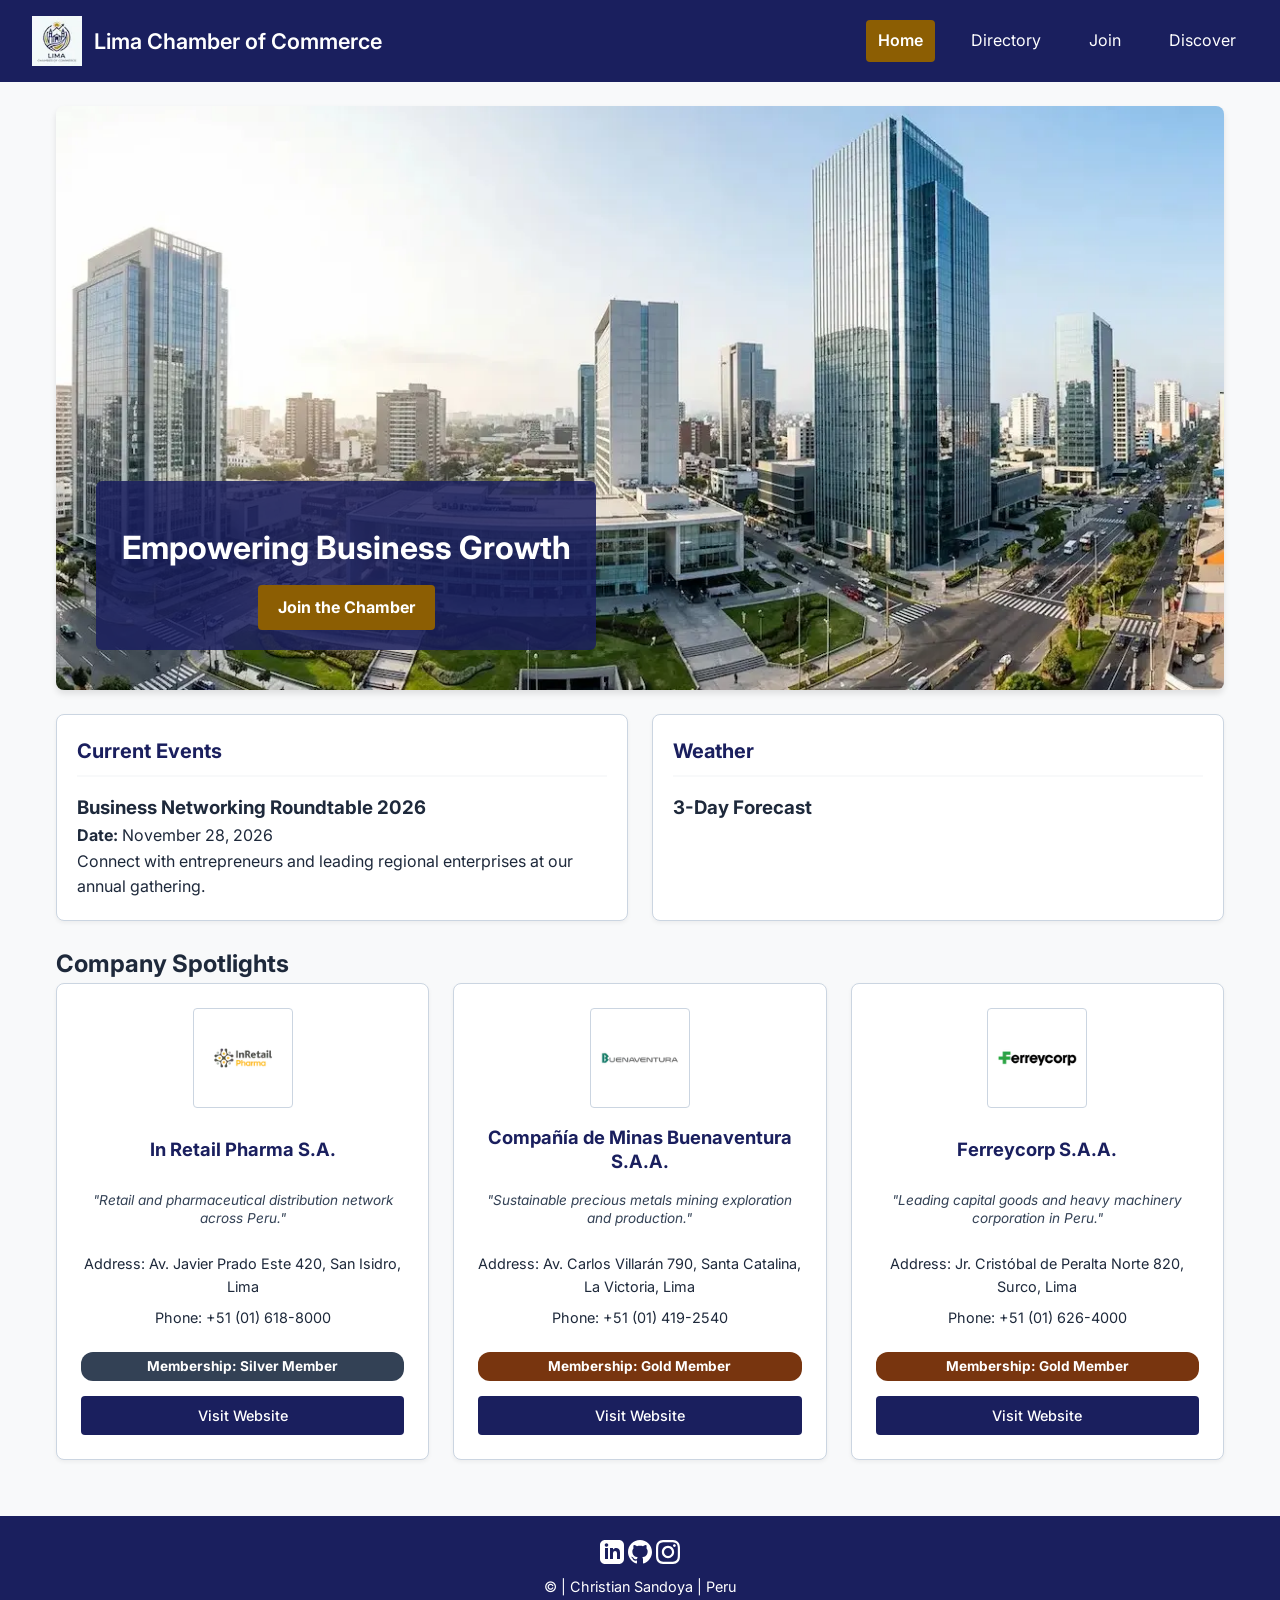
==== chamber/index.html @ fda4a43c "W03 Assignment: Chamber Home Page" ====
<!DOCTYPE html>
<html lang="en">
<head>
    <meta charset="UTF-8">
    <meta name="viewport" content="width=device-width, initial-scale=1.0">
    <title>Directory | Lima Chamber of Commerce</title>
    <meta name="description" content="Official directory of businesses associated with the Lima Chamber of Commerce. Connecting businesses and fostering enterprise development.">
    <meta name="author" content="Christian Sandoya">

    <!-- Scripts -->
    <script src="scripts/weather.js" defer></script>
    <script src="scripts/spotlights.js" defer></script>
    <script src="scripts/main.js" defer></script>

    <!-- Meta tags for social media-->
    <meta property="og:title" content="Directory | Lima Chamber of Commerce">
    <meta property="og:type" content="website">
    <meta property="og:description" content="Official directory of businesses associated with the Lima Chamber of Commerce. Connecting businesses and fostering enterprise development.">
    <meta property="og:image" content="https://christiansandoya.github.io/wdd231/chamber/images/hero.png">
    <meta property="og:url" content="https://christiansandoya.github.io/wdd231/chamber/directory.html">

    <!--Google Fonts-->
    <link rel="preconnect" href="https://fonts.googleapis.com">
    <link rel="preconnect" href="https://fonts.gstatic.com" crossorigin>
    <link rel="preload" href="https://fonts.googleapis.com/css2?family=Inter:wght@400;500;600;700&display=swap" as="style" onload="this.onload=null;this.rel='stylesheet'">
    <noscript>
        <link href="https://fonts.googleapis.com/css2?family=Inter:wght@400;500;600;700&display=swap" rel="stylesheet">
    </noscript>

    <!--CSS-->
    <link rel="stylesheet" href="styles/normalize.css">
    <link rel="stylesheet" href="styles/small.css">
    <link rel="stylesheet" href="styles/larger.css" media="(min-width:768px)">

    <!--Favicon-->
    <link rel="icon" href="images/favicon.ico">
</head>
<body>
    <header>
        <div class="header-container">
            <img src="images/logo.webp" alt="Lima Chamber of Commerce Logo" class="logo">
            <span class="site-title">Lima Chamber of Commerce</span>
        </div>
        <button id="menu-button" aria-label="Navigation Menu"></button>
        <nav id="navigation">
            <ul>
                <li><a href="index.html" class="active">Home</a></li>
                <li><a href="directory.html">Directory</a></li>
                <li><a href="#">Join</a></li>
                <li><a href="#">Discover</a></li>
            </ul>
        </nav>
    </header>
    <main>
    <!-- Hero Image and Call to Action -->
        <section class="hero">
            <picture>
                <source srcset="images/hero-large.webp" media="(min-width: 768px)">
                <img src="images/hero-small.webp" alt="Panoramic view of business district in Lima" width="1200" height="600">
            </picture>
            <div class="hero-overlay">
                <h1>Empowering Business Growth</h1>
                <a href="join.html" class="cta-button">Join the Chamber</a>
            </div>
        </section>

        <!-- Container for responsive layout (Events and Weather) -->
        <div class="home-grid">
            <!-- Current Events -->
            <section class="events card">
                <h2>Current Events</h2>
                <article class="event-item">
                    <h3>Business Networking Roundtable 2026</h3>
                    <p><strong>Date:</strong> November 28, 2026</p>
                    <p>Connect with entrepreneurs and leading regional enterprises at our annual gathering.</p>
                </article>
            </section>

            <!-- Weather Section (to be populated with JS) -->
            <section class="weather card">
                <h2>Weather</h2>
                <div id="current-weather">

                </div>
                <div id="forecast-weather">
                    <h3>3-Day Forecast</h3>
                    <!-- JS will inject the 3-day forecast -->
                </div>
            </section>
        </div>

        <!-- Company Spotlights (to be populated with JS from members.json) -->
        <section class="spotlights">
            <h2>Company Spotlights</h2>
            <div id="spotlight-container" class="spotlight-grid">
            <!-- JS will inject 3 Gold/Silver member cards -->
            </div>
        </section>
    </main>
    <footer>
         <div class="social-links">
            <a href="https://www.linkedin.com/in/christian-flavio-sandoya-suarez-4857b5280" target="_blank" rel="noopener" aria-label="LinkedIn">
                <svg xmlns="http://www.w3.org/2000/svg" width="24" height="24" viewBox="0 0 24 24"><path d="M19 0h-14c-2.761 0-5 2.239-5 5v14c0 2.761 2.239 5 5 5h14c2.762 0 5-2.239 5-5v-14c0-2.761-2.238-5-5-5zm-11 19h-3v-11h3v11zm-1.5-12.268c-.966 0-1.75-.79-1.75-1.764s.784-1.764 1.75-1.764 1.75.79 1.75 1.764-.783 1.764-1.75 1.764zm13.5 12.268h-3v-5.604c0-3.368-4-3.113-4 0v5.604h-3v-11h3v1.765c1.396-2.586 7-2.777 7 2.476v6.759z"/></svg>
            </a>
            <a href="https://github.com/christiansandoya" target="_blank" rel="noopener " aria-label="GitHub">
                <svg xmlns="http://www.w3.org/2000/svg" width="24" height="24" viewBox="0 0 24 24"><path d="M12 0c-6.626 0-12 5.373-12 12 0 5.302 3.438 9.8 8.207 11.387.599.111.793-.261.793-.577v-2.234c-3.338.726-4.033-1.416-4.033-1.416-.546-1.387-1.333-1.756-1.333-1.756-1.089-.745.083-.729.083-.729 1.205.084 1.839 1.237 1.839 1.237 1.07 1.834 2.807 1.304 3.492.997.107-.775.418-1.305.762-1.604-2.665-.305-5.467-1.334-5.467-5.931 0-1.311.469-2.381 1.236-3.221-.124-.303-.535-1.524.117-3.176 0 0 1.008-.322 3.301 1.23.957-.266 1.983-.399 3.003-.404 1.02.005 2.047.138 3.006.404 2.291-1.552 3.297-1.23 3.297-1.23.653 1.653.242 2.874.118 3.176.77.84 1.235 1.911 1.235 3.221 0 4.609-2.807 5.624-5.479 5.921.43.372.823 1.102.823 2.222v3.293c0 .319.192.694.801.576 4.765-1.589 8.199-6.086 8.199-11.386 0-6.627-5.373-12-12-12z"/></svg>
            </a>
            <a href="https://www.instagram.com/chrisandoya" target="_blank" rel="noopener" aria-label="Instagram">
                <svg xmlns="http://www.w3.org/2000/svg" width="24" height="24" viewBox="0 0 24 24"><path d="M12 2.163c3.204 0 3.584.012 4.85.07 3.252.148 4.771 1.691 4.919 4.919.058 1.265.069 1.645.069 4.849 0 3.205-.012 3.584-.069 4.849-.149 3.225-1.664 4.771-4.919 4.919-1.266.058-1.644.07-4.85.07-3.204 0-3.584-.012-4.849-.07-3.26-.149-4.771-1.699-4.919-4.92-.058-1.265-.07-1.644-.07-4.849 0-3.204.013-3.583.07-4.849.149-3.227 1.664-4.771 4.919-4.919 1.266-.057 1.645-.069 4.849-.069zm0-2.163c-3.259 0-3.667.014-4.947.072-4.358.2-6.78 2.618-6.98 6.98-.059 1.281-.073 1.689-.073 4.948 0 3.259.014 3.668.072 4.948.2 4.358 2.618 6.78 6.98 6.98 1.281.058 1.689.072 4.948.072 3.259 0 3.668-.014 4.948-.072 4.354-.2 6.782-2.618 6.979-6.98.059-1.28.073-1.689.073-4.948 0-3.259-.014-3.667-.072-4.947-.196-4.354-2.617-6.78-6.979-6.98-1.281-.059-1.69-.073-4.949-.073zm0 5.838c-3.403 0-6.162 2.759-6.162 6.162s2.759 6.163 6.162 6.163 6.162-2.759 6.162-6.163c0-3.403-2.759-6.162-6.162-6.162zm0 10.162c-2.209 0-4-1.79-4-4 0-2.209 1.791-4 4-4s4 1.791 4 4c0 2.21-1.791 4-4 4zm6.406-11.845c-.796 0-1.441.645-1.441 1.44s.645 1.44 1.441 1.44c.795 0 1.439-.645 1.439-1.44s-.644-1.44-1.439-1.44z"/></svg>
            </a>
        </div>
        <p>©<span id="currentyear"></span> | Christian Sandoya | Peru</p>
        <p class="last-modified"><span id="lastModified"></span></p>
    </footer>
</body>
</html>
---- chamber/styles/small.css ----
:root {
    --primary-blue: rgb(26, 31, 94);
    --accent-gold: #8c5e03;
    --secondary-dark: #1e293b;
    --white: #ffffff;
    --light-bg: #f8f9fa;
    --gray-border: #cbd5e1;
    --text-on-light: #000000;
    --text-on-dark: #ffffff;
    --font-family: 'Inter', Arial, sans-serif;
}

* {
    box-sizing: border-box;
    margin: 0;
    padding: 0;
}

body {
    font-family: var(--font-family);
    background-color: var(--light-bg);
    color: var(--secondary-dark);
    line-height: 1.6;
}

header {
    background-color: var(--primary-blue);
    color: var(--white);
    display: flex;
    justify-content: space-between;
    align-items: center;
    padding: 1rem;
    position: relative;
}

.header-container {
    display: flex;
    align-items: center;
    gap: 0.75rem;
}

.logo {
    width: 50px;
    height: auto;
}

.site-title {
    font-size: 1.1rem;
    font-weight: 600;
}

#menu-button {
    background: none;
    border: none;
    color: var(--white);
    font-size: 1.8rem;
    cursor: pointer;
}

#menu-button::before {
    content: "≡";
}

#menu-button.open::before {
    content: "X";
}

nav {
    display: none;
    position: absolute;
    top: 100%;
    left: 0;
    width: 100%;
    background-color: var(--primary-blue);
    box-shadow: 0 4px 6px rgba(0, 0, 0, 0.1);
    z-index: 10;
}

nav.open {
    display: block;
}

#navigation {
    list-style: none;
}

#navigation li a {
    display: block;
    padding: 1rem;
    color: var(--white);
    text-decoration: none;
    text-align: center;
    border-top: 1px solid rgba(255, 255, 255, 0.1);
    transition: background 0.3s;
}

#navigation li a:hover,
#navigation li a.active {
    background-color: var(--accent-gold);
    color: var(--white);
    font-weight: 600;
}

main {
    max-width: 1200px;
    margin: 0 auto;
    padding: 1.5rem 1rem;
}

h1 {
    font-size: 1.8rem;
    margin-bottom: 1rem;
    color: var(--primary-blue);
    text-align: center;
}

.view-toggle {
    display: flex;
    justify-content: center;
    gap: 0.5rem;
    margin-bottom: 1.5rem;
}

.view-toggle button {
    background-color: var(--white);
    color: var(--text-on-light);
    border: 1px solid var(--secondary-dark);
    padding: 0.5rem 1.25rem;
    font-family: var(--font-family);
    font-weight: 700;
    cursor: pointer;
    border-radius: 4px;
    transition: all 0.2s ease;
}

.view-toggle button.active{
    background-color: var(--secondary-dark);
    color: var(--text-on-dark);
    border-color: var(--secondary-dark);
}

.view-toggle button:hover {
    background-color: #e2e8f0;
    color: var(--text-on-light);
}

#members-container {
    min-height: 500px;
}

#members-container.grid {
    display: grid;
    grid-template-columns: 1fr;
    gap: 1.5rem;
}

.member-card {
    background-color: var(--white);
    border: 1px solid var(--gray-border);
    border-radius: 8px;
    padding: 1.5rem;
    text-align: center;
    box-shadow: 0 2px 4px rgba(0, 0, 0, 0.05);
    display: flex;
    flex-direction: column;
    justify-content: space-between;
    height: 100%;
}

.member-card img {
    width: 100px;
    height: 100px;
    object-fit: contain;
    border-radius: 4px;
    background-color: #fff;
    padding: 5px;
    border: 1px solid var(--gray-border);
    margin: 0 auto 1rem auto;
    display: block;
}

.member-info {
    display: flex;
    flex-direction: column;
    flex-grow: 1;
    text-align: center;
    gap: 0.5rem;
}

.member-info h2 {
    font-size: 1.15rem;
    color: var(--primary-blue);
    margin-bottom: 0.25rem;
    min-height: 3.2rem;
    display: flex;
    align-items: center;
    justify-content: center;
    line-height: 1.3;
}

.member-info .tagline {
    font-style: italic;
    font-size: 0.85rem;
    color: #334155;
    margin-bottom: 0.75rem;
    min-height: 2.8rem;
    display: flex;
    align-items: center;
    justify-content: center;
    line-height: 1.3;
}

.member-info .address {
    font-size: 0.9rem;
    margin-top: auto;
}

.member-info .phone {
    font-size: 0.9rem;
    margin-bottom: 0.5rem;
}

.membership {
    font-weight: 700;
    padding: 0.25rem 0.75rem;
    border-radius: 12px;
    font-size: 0.85rem;
    display: inline-block;
    margin: 0.4rem 0;
}

.membership.gold {
    background-color: #78350f;
    color: #ffffff;
}

.membership.silver {
    background-color: #334155;
    color: #ffffff;
}

.membership.member {
    background-color: #064e3b;
    color: #ffffff;
}

.website-link {
    display: inline-block;
    margin-top: auto;
    padding: 0.5rem 1rem;
    background-color: var(--primary-blue);
    color: var(--white);
    text-decoration: none;
    border-radius: 4px;
    font-size: 0.9rem;
    font-weight: 500;
    transition: background 0.2s;
}

.website-link:hover {
    background-color: var(--accent-gold);
    color: #000000;
    font-weight: 600;
    }

#members-container.list {
    display: flex;
    flex-direction: column;
    gap: 0.75rem;
}

#members-container.list .member-card {
    flex-direction: row;
    justify-content: space-between;
    align-items: center;
    text-align: left;
    padding: 1rem;
}

#members-container.list .member-card img {
    display: none; /* Ocultar imágenes en modo lista como exige la rúbrica */
}

#members-container.list .member-info {
    display: flex;
    flex-wrap: wrap;
    align-items: center;
    gap: 1rem;
    width: 100%;
}

#members-container.list .member-info h3 {
    flex: 2;
    margin: 0;
}

#members-container.list .member-info .tagline,
#members-container.list .member-info .address {
    display: none; /* Simplificar para ahorrar espacio en formato lista móvil */
}

#members-container.list .member-info .phone {
    flex: 1;
    margin: 0;
}

#members-container.list .website-link {
    margin: 0;
}

/* --- Hero Section & CTA --- */
.hero {
    position: relative;
    width: 100%;
    margin-bottom: 1.5rem;
    border-radius: 8px;
    overflow: hidden;
    box-shadow: 0 4px 6px rgba(0, 0, 0, 0.1);
}

.hero picture img {
    width: 100%;
    height: auto;
    display: block;
    object-fit: cover;
}

.hero-overlay {
    position: absolute;
    bottom: 20px;
    left: 20px;
    right: 20px;
    background-color: rgba(26, 31, 94, 0.85); /* Fondo semitransparente para legibilidad */
    padding: 1.25rem;
    border-radius: 6px;
    text-align: center;
    color: var(--white);
}

.hero-overlay h1 {
    font-size: 1.4rem;
    color: var(--white);
    margin-bottom: 0.75rem;
}

.cta-button {
    display: inline-block;
    background-color: var(--accent-gold);
    color: var(--white);
    padding: 0.6rem 1.25rem;
    border-radius: 4px;
    text-decoration: none;
    font-weight: 700;
    transition: background 0.2s;
}

.cta-button:hover {
    background-color: #a76d04;
}

/* --- Cards General Styling (Events, Weather, Spotlights) --- */
.card {
    background-color: var(--white);
    border: 1px solid var(--gray-border);
    border-radius: 8px;
    padding: 1.25rem;
    margin-bottom: 1.5rem;
    box-shadow: 0 2px 4px rgba(0, 0, 0, 0.05);
}

.card h2 {
    font-size: 1.25rem;
    color: var(--primary-blue);
    border-bottom: 2px solid var(--light-bg);
    padding-bottom: 0.5rem;
    margin-bottom: 1rem;
}

/* --- Horizontal 3-Day Forecast --- */
.forecast-grid {
    display: flex;
    justify-content: space-around;
    gap: 0.5rem;
    margin-top: 0.75rem;
    text-align: center;
}

.forecast-day {
    background-color: var(--light-bg);
    border: 1px solid var(--gray-border);
    border-radius: 6px;
    padding: 0.5rem;
    flex: 1;
    display: flex;
    flex-direction: column;
    align-items: center;
    justify-content: center;
}

.forecast-day img {
    width: 40px;
    height: 40px;
    margin: 0.2rem 0;
}

/* --- Spotlights Grid Mobile --- */
.spotlight-grid {
    display: flex;
    flex-direction: column;
    gap: 1rem;
}

/* Footer */
footer {
    background-color: var(--primary-blue);
    color: var(--white);
    text-align: center;
    padding: 1.5rem 1rem;
    margin-top: 2rem;
    font-size: 0.9rem;
}

footer a,
footer svg,
footer i {
    color: var(--white);
    fill: var(--white);
    text-decoration: none;
}

footer p {
    margin: 0.3rem 0;
}
---- chamber/styles/larger.css ----
@media (min-width: 768px) {
    header {
        padding: 1rem 2rem;
    }

    .site-title {
        font-size: 1.35rem;
    }

    #menu-button {
        display: none;
    }

    nav {
        display: block;
        position: static;
        width: auto;
        background-color: transparent;
        box-shadow: none;
    }

    #navigation {
        display: flex;
        flex-direction: row;
        gap: 1.5rem;
        list-style: none;
    }

    #navigation ul {
        display: flex;
        flex-direction: row;
        gap: 1.5rem;
        list-style: none;
        margin: 0;
    }

    #navigation li a {
        border-top: none;
        padding: 0.5rem 0.75rem;
        border-radius: 4px;
        text-align: left;
    }

    #members-container.grid {
        grid-template-columns: repeat(auto-fit, minmax(300px, 1fr));
        gap: 2rem;
    }

    .member-card {
        transition: transform 0.2s ease, box-shadow 0.2s ease;
    }

    .member-card:hover {
        transform: translateY(-4px);
        box-shadow: 0 10px 15px -3px rgba(0, 0, 0, 0.1);
    }

    #members-container.list .member-card {
        padding: 1.25rem 1.5rem;
    }

    #members-container.list .member-info {
        display: grid;
        grid-template-columns: 2fr 2fr 1fr 1fr auto;
        align-items: center;
        gap: 1rem;
    }

    #members-container.list .member-info .tagline {
        display: block;
        margin: 0;
        font-size: 0.85rem;
    }

    #members-container.list .member-info .address {
        display: block;
        margin: 0;
        font-size: 0.85rem;
    }

    /* (Mantén tus reglas de navegación existentes aquí) */

    /* Home Page Grid Layout para Eventos y Clima */
    .home-grid {
        display: grid;
        grid-template-columns: 1fr 1fr;
        gap: 1.5rem;
        margin-bottom: 1.5rem;
    }

    .home-grid .card {
        margin-bottom: 0;
    }

    /* Hero adjustments for desktop */
    .hero-overlay {
        max-width: 500px;
        bottom: 40px;
        left: 40px;
        text-align: center;
    }

    .hero-overlay h1 {
        font-size: 2rem;
    }

    /* Spotlights multi-column layout */
    .spotlight-grid {
        display: grid;
        grid-template-columns: repeat(auto-fit, minmax(300px, 1fr));
        gap: 1.5rem;
    }
}
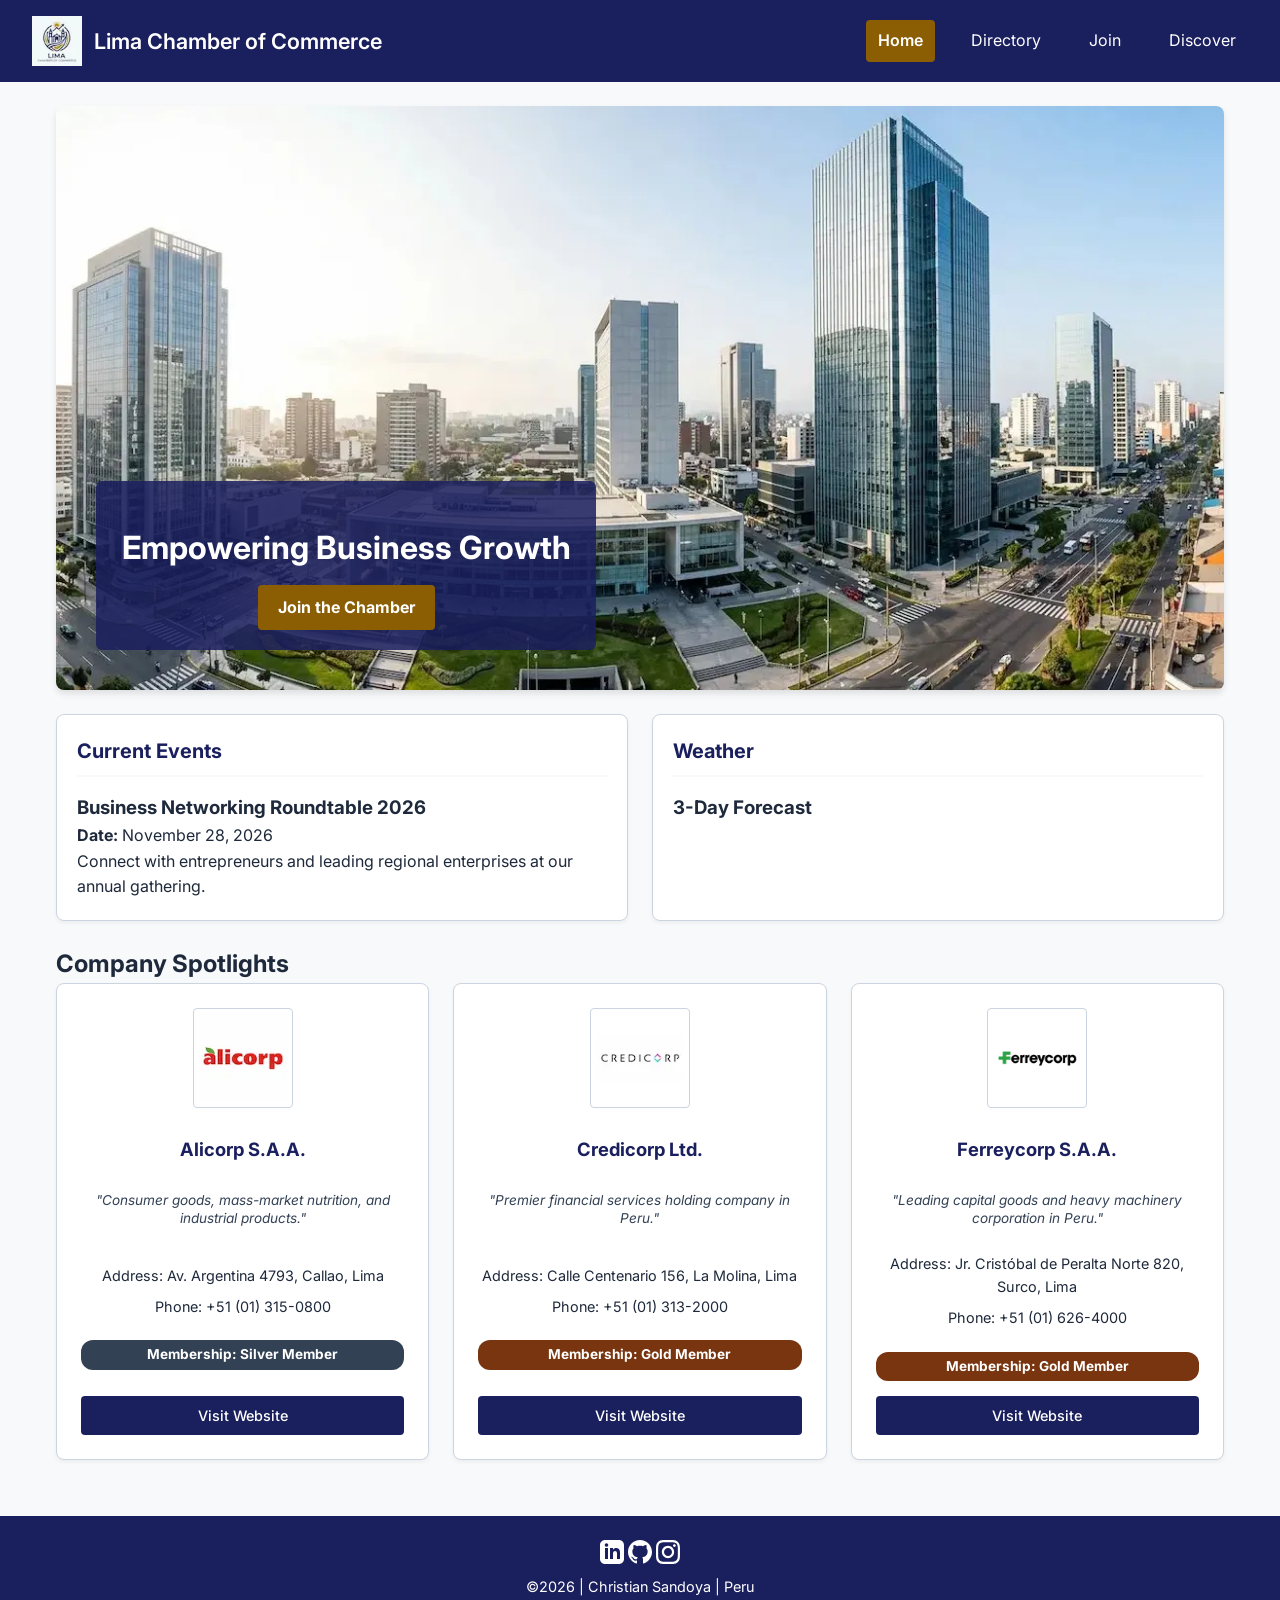
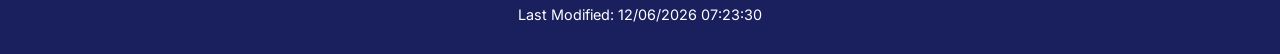
==== commit 1f430721: "details -1" ====
--- a/chamber/index.html
+++ b/chamber/index.html
@@ -3,7 +3,7 @@
 <head>
     <meta charset="UTF-8">
     <meta name="viewport" content="width=device-width, initial-scale=1.0">
-    <title>Directory | Lima Chamber of Commerce</title>
+    <title>Home | Lima Chamber of Commerce</title>
     <meta name="description" content="Official directory of businesses associated with the Lima Chamber of Commerce. Connecting businesses and fostering enterprise development.">
     <meta name="author" content="Christian Sandoya">
 
@@ -13,11 +13,11 @@
     <script src="scripts/main.js" defer></script>
 
     <!-- Meta tags for social media-->
-    <meta property="og:title" content="Directory | Lima Chamber of Commerce">
+    <meta property="og:title" content="Home | Lima Chamber of Commerce">
     <meta property="og:type" content="website">
     <meta property="og:description" content="Official directory of businesses associated with the Lima Chamber of Commerce. Connecting businesses and fostering enterprise development.">
     <meta property="og:image" content="https://christiansandoya.github.io/wdd231/chamber/images/hero.png">
-    <meta property="og:url" content="https://christiansandoya.github.io/wdd231/chamber/directory.html">
+    <meta property="og:url" content="https://christiansandoya.github.io/wdd231/chamber/index.html">
 
     <!--Google Fonts-->
     <link rel="preconnect" href="https://fonts.googleapis.com">
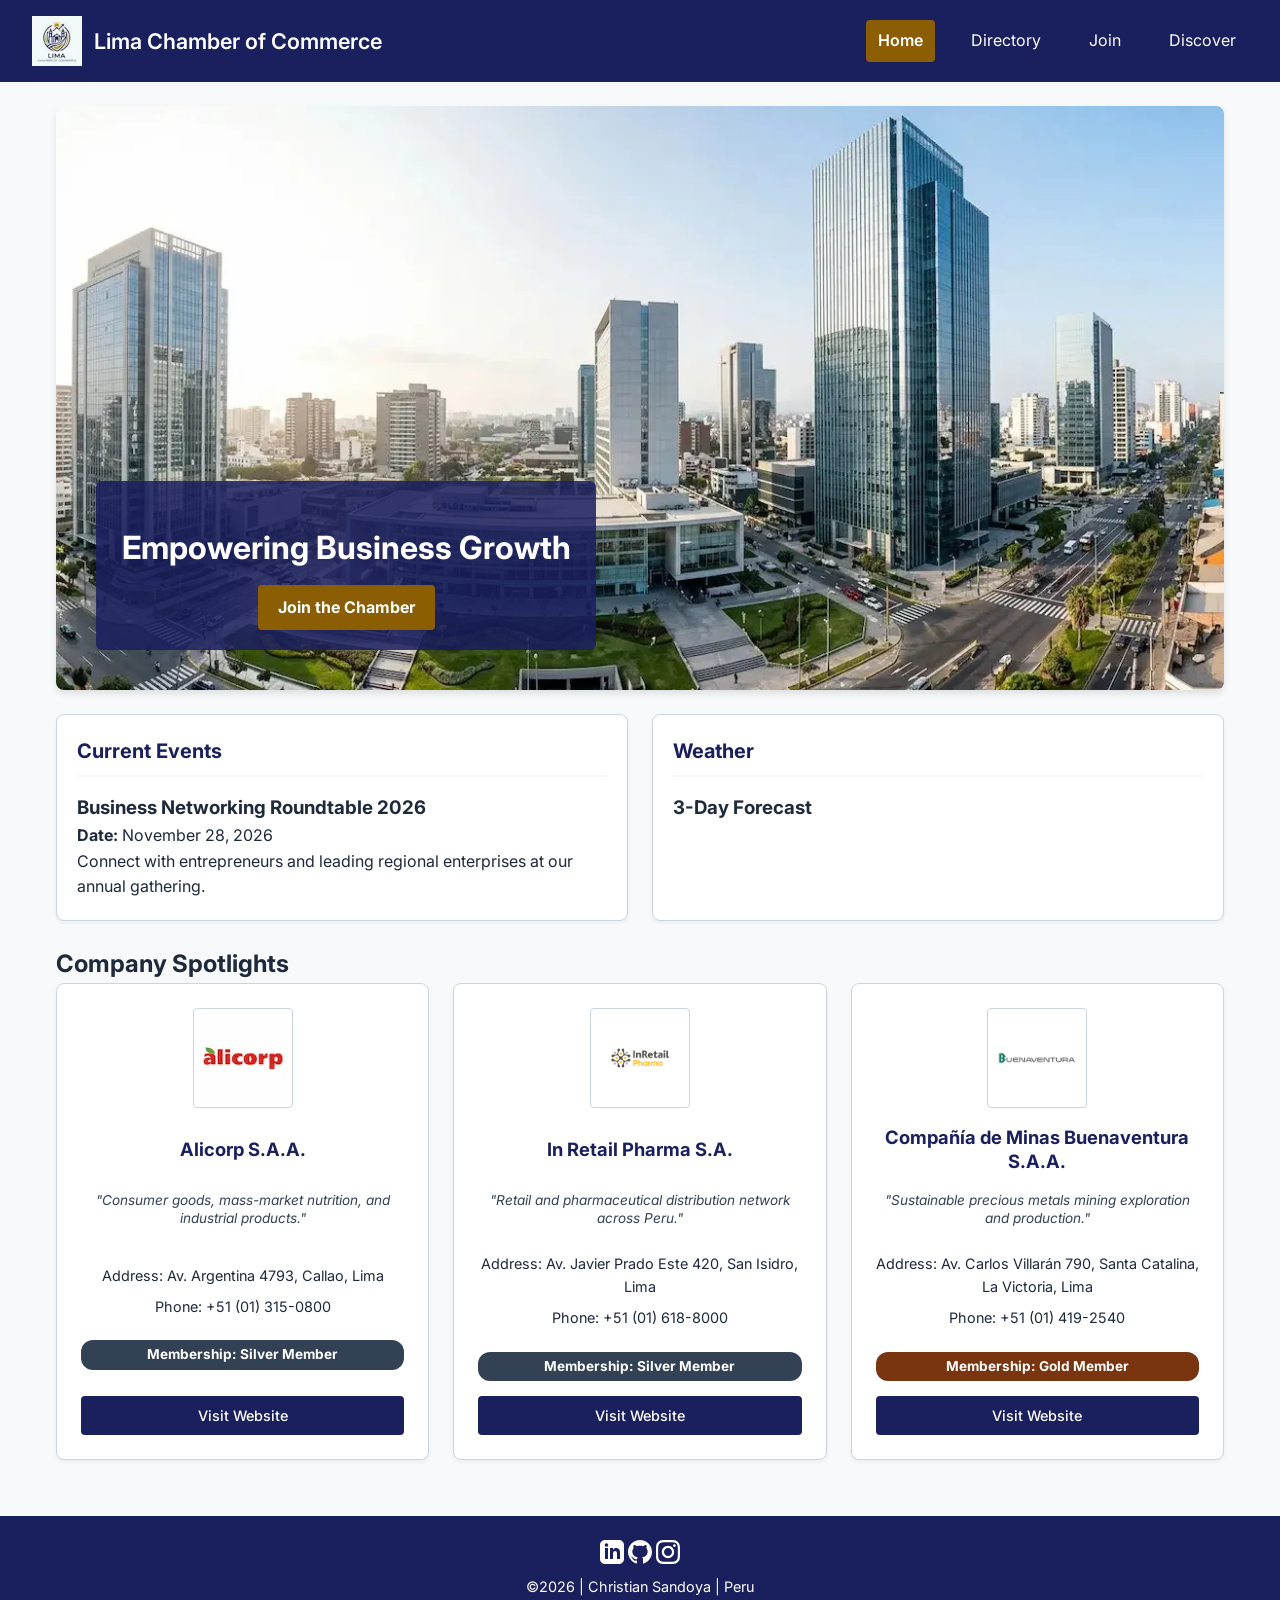
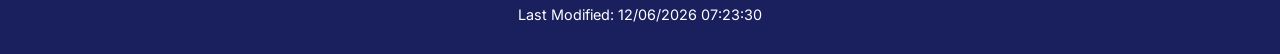
==== commit 7bbed603: "wdd231 - week03 - corrections" ====
--- a/chamber/index.html
+++ b/chamber/index.html
@@ -22,10 +22,7 @@
     <!--Google Fonts-->
     <link rel="preconnect" href="https://fonts.googleapis.com">
     <link rel="preconnect" href="https://fonts.gstatic.com" crossorigin>
-    <link rel="preload" href="https://fonts.googleapis.com/css2?family=Inter:wght@400;500;600;700&display=swap" as="style" onload="this.onload=null;this.rel='stylesheet'">
-    <noscript>
-        <link href="https://fonts.googleapis.com/css2?family=Inter:wght@400;500;600;700&display=swap" rel="stylesheet">
-    </noscript>
+    <link href="https://fonts.googleapis.com/css2?family=Inter:wght@400;500;600;700&display=swap" rel="stylesheet">
 
     <!--CSS-->
     <link rel="stylesheet" href="styles/normalize.css">
--- a/chamber/styles/small.css
+++ b/chamber/styles/small.css
@@ -278,7 +278,7 @@
 }
 
 #members-container.list .member-card img {
-    display: none; /* Ocultar imágenes en modo lista como exige la rúbrica */
+    display: none;
 }
 
 #members-container.list .member-info {
@@ -296,7 +296,7 @@
 
 #members-container.list .member-info .tagline,
 #members-container.list .member-info .address {
-    display: none; /* Simplificar para ahorrar espacio en formato lista móvil */
+    display: none;
 }
 
 #members-container.list .member-info .phone {
@@ -308,7 +308,7 @@
     margin: 0;
 }
 
-/* --- Hero Section & CTA --- */
+/* Hero Section & CTA */
 .hero {
     position: relative;
     width: 100%;
@@ -358,7 +358,7 @@
     background-color: #a76d04;
 }
 
-/* --- Cards General Styling (Events, Weather, Spotlights) --- */
+/* Cards General Styling (Events, Weather, Spotlights) */
 .card {
     background-color: var(--white);
     border: 1px solid var(--gray-border);
@@ -376,7 +376,7 @@
     margin-bottom: 1rem;
 }
 
-/* --- Horizontal 3-Day Forecast --- */
+/* Horizontal 3-Day Forecast */
 .forecast-grid {
     display: flex;
     justify-content: space-around;
@@ -403,7 +403,7 @@
     margin: 0.2rem 0;
 }
 
-/* --- Spotlights Grid Mobile --- */
+/* Spotlights Grid Mobile */
 .spotlight-grid {
     display: flex;
     flex-direction: column;
--- a/chamber/styles/larger.css
+++ b/chamber/styles/larger.css
@@ -78,9 +78,7 @@
         font-size: 0.85rem;
     }
 
-    /* (Mantén tus reglas de navegación existentes aquí) */
-
-    /* Home Page Grid Layout para Eventos y Clima */
+    /* Home Page Grid Layout */
     .home-grid {
         display: grid;
         grid-template-columns: 1fr 1fr;
@@ -92,7 +90,7 @@
         margin-bottom: 0;
     }
 
-    /* Hero adjustments for desktop */
+    /* Hero adjustments */
     .hero-overlay {
         max-width: 500px;
         bottom: 40px;
